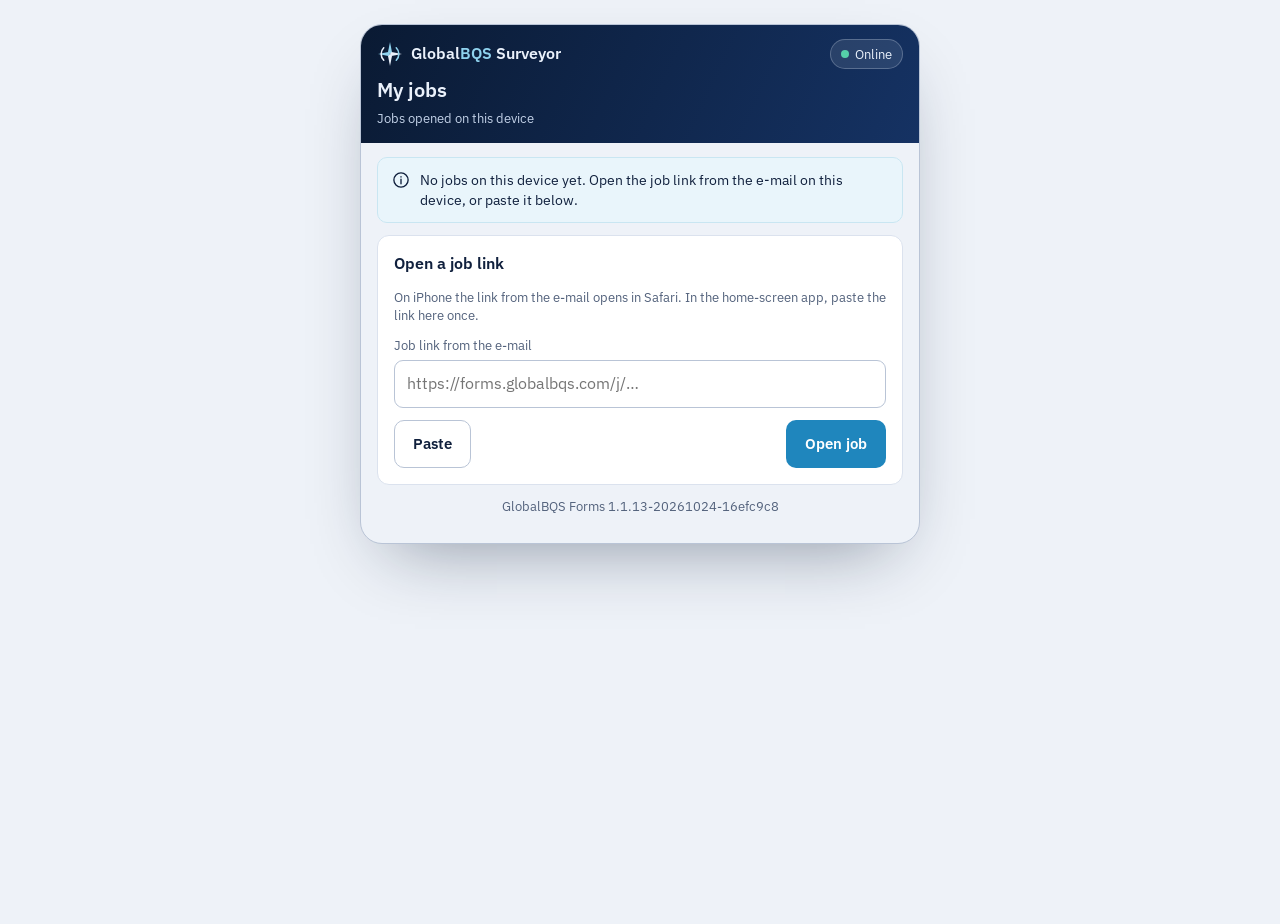
==== index.html @ f2d052ec "Forms app 1.1.13: 'Load saved version from GlobalBQS' only when the server has a draft that differs " ====
<!doctype html>
<html lang="en">
<head>
<meta charset="utf-8">
<script>
  // /j/<token> served as index.html (static-host fallback): go to the hash route before anything loads.
  (function(){var m=/^(.*\/)j\/([0-9a-fA-F]{64})\/?$/.exec(location.pathname);if(m){location.replace(m[1]+'#/j/'+m[2].toLowerCase());}})();
</script>
<meta name="viewport" content="width=device-width,initial-scale=1,viewport-fit=cover">
<title>GlobalBQS Forms</title>
<meta name="description" content="GlobalBQS survey forms for surveyors – works offline on board.">
<meta name="theme-color" content="#0a1a33">
<meta name="color-scheme" content="light dark">
<meta name="robots" content="noindex">
<meta name="referrer" content="no-referrer">
<link rel="manifest" href="manifest.webmanifest">
<link rel="icon" type="image/png" sizes="32x32" href="assets/icons/favicon-32.png">
<link rel="icon" type="image/svg+xml" href="assets/icons/icon.svg">
<!-- iOS home-screen app -->
<meta name="apple-mobile-web-app-capable" content="yes">
<meta name="mobile-web-app-capable" content="yes">
<meta name="apple-mobile-web-app-status-bar-style" content="black-translucent">
<meta name="apple-mobile-web-app-title" content="GBQS Forms">
<meta name="format-detection" content="telephone=no">
<link rel="apple-touch-icon" href="assets/icons/apple-touch-icon.png">
<link rel="stylesheet" href="app.css?v=1.1.13-20261024-16efc9c8">
<link rel="modulepreload" href="js/app.js">
</head>
<body>
<div class="demo-ribbon" aria-hidden="true">DEMO</div>
<div id="app"><div class="boot">Loading GlobalBQS Forms…</div></div>
<div class="modal" id="modal" hidden><div class="modal-c" role="dialog" aria-modal="true" aria-labelledby="mTitle"><h3 id="mTitle"></h3><div id="mBody" style="display:grid;gap:10px"></div><div id="mBtns"></div></div></div>
<div class="toast" id="toast" role="status" aria-live="polite" hidden></div>
<div class="update-bar" id="updateBar" role="alert" hidden><span>New version available</span><button type="button" id="updateBtn">Reload</button></div>
<noscript>GlobalBQS Forms needs JavaScript.</noscript>
<script type="module" src="js/app.js?v=1.1.13-20261024-16efc9c8"></script>
</body>
</html>
---- app.css ----
/* GlobalBQS Forms - styles taken from the approved mockups (Surveyor Journey + Survey Form). */
@font-face{font-family:"IBM Plex Sans";font-style:normal;font-weight:400;font-display:swap;src:url(assets/fonts/ibm-plex-sans-latin-400-normal.woff2) format("woff2")}
@font-face{font-family:"IBM Plex Sans";font-style:normal;font-weight:500;font-display:swap;src:url(assets/fonts/ibm-plex-sans-latin-500-normal.woff2) format("woff2")}
@font-face{font-family:"IBM Plex Sans";font-style:normal;font-weight:600;font-display:swap;src:url(assets/fonts/ibm-plex-sans-latin-600-normal.woff2) format("woff2")}
@font-face{font-family:"IBM Plex Sans";font-style:normal;font-weight:700;font-display:swap;src:url(assets/fonts/ibm-plex-sans-latin-700-normal.woff2) format("woff2")}
@font-face{font-family:"IBM Plex Mono";font-style:normal;font-weight:400;font-display:swap;src:url(assets/fonts/ibm-plex-mono-latin-400-normal.woff2) format("woff2")}
@font-face{font-family:"IBM Plex Mono";font-style:normal;font-weight:500;font-display:swap;src:url(assets/fonts/ibm-plex-mono-latin-500-normal.woff2) format("woff2")}
@font-face{font-family:"IBM Plex Mono";font-style:normal;font-weight:600;font-display:swap;src:url(assets/fonts/ibm-plex-mono-latin-600-normal.woff2) format("woff2")}

:root{
  --bar:#0a1a33; --bar-2:#153263; --bar-ink:#eaf1fb; --bar-accent:#8fd2ee;
  --bg:#eef2f8; --app:#eef2f8; --surface:#ffffff; --surface-2:#f5f8fc; --tint:#e9f5fb; --tint-line:#c9e6f2;
  --ink:#10203d; --muted:#53627c; --line:#dbe2ee; --line-strong:#b9c4d6;
  --accent:#1f86bd; --accent-strong:#0f6a9c; --accent-ink:#ffffff;
  --pos:#0f6e56; --pos-bg:#e6f5f0; --neg:#a3500a; --neg-bg:#fcf1e2; --crit:#b3392c; --crit-bg:#fbeae7;
  --input:#ffffff; --pad:#ffffff;
  --sans:"IBM Plex Sans", ui-sans-serif, system-ui, -apple-system, "Segoe UI", sans-serif;
  --mono:"IBM Plex Mono", ui-monospace, "SF Mono", Menlo, Consolas, monospace;
  color-scheme:light;
}
@media (prefers-color-scheme: dark){ :root:not([data-theme="light"]){
  --bar:#07111f; --bar-2:#10264a; --bg:#0a1220; --app:#0a1220; --surface:#111c2f; --surface-2:#16233a; --tint:#11304a; --tint-line:#1d4a6a;
  --ink:#e6edf7; --muted:#a3b2c9; --line:#24344f; --line-strong:#3a4e6e;
  --accent:#5bb8e4; --accent-strong:#8fd2ee; --accent-ink:#06121f;
  --pos:#55cfa9; --pos-bg:#0e2e26; --neg:#f2a865; --neg-bg:#33240f; --crit:#f3907f; --crit-bg:#3a1a17;
  --input:#0c1628; color-scheme:dark; } }
:root[data-theme="dark"]{
  --bar:#07111f; --bar-2:#10264a; --bg:#0a1220; --app:#0a1220; --surface:#111c2f; --surface-2:#16233a; --tint:#11304a; --tint-line:#1d4a6a;
  --ink:#e6edf7; --muted:#a3b2c9; --line:#24344f; --line-strong:#3a4e6e;
  --accent:#5bb8e4; --accent-strong:#8fd2ee; --accent-ink:#06121f;
  --pos:#55cfa9; --pos-bg:#0e2e26; --neg:#f2a865; --neg-bg:#33240f; --crit:#f3907f; --crit-bg:#3a1a17;
  --input:#0c1628; color-scheme:dark; }

*{box-sizing:border-box}
[hidden]{display:none!important}
html{-webkit-text-size-adjust:100%; scroll-padding-top:env(safe-area-inset-top,0px)}
/* No overflow:hidden on body: on iOS Safari that turns body into the scroll container and position:fixed
   elements (the Back/Next bar) then scroll with the page. overflow-x:clip clips without creating a scroller. */
html{overflow-x:clip; background:var(--bg)}
body{margin:0; background:var(--bg); color:var(--ink); font-family:var(--sans); font-size:15px; line-height:1.45; min-height:100vh; min-height:100dvh}
body::before{content:""; position:fixed; inset:0 0 auto; height:env(safe-area-inset-top,0px); z-index:30; background:var(--bar)}
button,input,select,textarea{font:inherit; color:inherit}
:focus-visible{outline:3px solid var(--accent); outline-offset:2px}
.mono{font-family:var(--mono); font-variant-numeric:tabular-nums}
.muted{color:var(--muted); font-size:13.5px}
.small{font-size:12.5px}
.err{font-size:13px; color:var(--crit); font-weight:500}
.boot{display:grid; place-items:center; min-height:60vh; color:var(--muted)}

/* demo ribbon */
.demo-ribbon{display:none}
.is-demo .demo-ribbon{display:block; position:fixed; top:calc(env(safe-area-inset-top,0px) + 14px); right:-34px; z-index:60; transform:rotate(45deg); background:#f08a24; color:#1d1203; font:700 12px/1 var(--mono); letter-spacing:.18em; padding:6px 40px; box-shadow:0 2px 8px rgba(0,0,0,.25); pointer-events:none}

/* update + offline bars */
.update-bar{position:fixed; left:50%; transform:translateX(-50%); bottom:calc(96px + env(safe-area-inset-bottom,0px)); z-index:55; background:var(--ink); color:var(--surface); border-radius:12px; padding:10px 12px 10px 16px; display:flex; gap:12px; align-items:center; box-shadow:0 10px 30px rgba(0,0,0,.3); max-width:calc(100% - 32px); font-size:14px}
.update-bar button{min-height:40px; border-radius:9px; border:0; background:var(--accent); color:var(--accent-ink); font-weight:600; padding:0 14px; cursor:pointer}

/* ================= journey screens (phone-width column) ================= */
.journey-app{padding-top:env(safe-area-inset-top,0px); padding-bottom:env(safe-area-inset-bottom,0px)}
.phone{max-width:560px; margin:0 auto; background:var(--app); min-height:100vh; display:flex; flex-direction:column}
@media (min-width:600px){ .phone{min-height:auto; margin:24px auto 32px; border-radius:22px; border:1px solid var(--line-strong); overflow:hidden; box-shadow:0 30px 70px -30px rgba(10,26,51,.45)} }
.appbar{background:linear-gradient(115deg,var(--bar),var(--bar-2)); color:var(--bar-ink); padding:14px 16px; display:grid; gap:6px}
.appbar-row{display:flex; align-items:center; justify-content:space-between; gap:10px}
.brand{display:flex; align-items:center; gap:8px; font-weight:600; font-size:16px; min-width:0}
.brand svg{width:26px; height:26px; flex:none}
.brand b{font-weight:600; white-space:nowrap}
.brand span{color:var(--bar-accent)}
.net{font-size:12.5px; display:inline-flex; align-items:center; gap:6px; padding:4px 10px; min-height:30px; border-radius:999px; background:rgba(234,241,251,.1); border:1px solid rgba(234,241,251,.25); color:var(--bar-ink); white-space:nowrap}
.net i{width:8px; height:8px; border-radius:50%; background:#55cfa9; flex:none}
.net.off i{background:#f2a865}
.net .q{font-family:var(--mono); font-size:11.5px; background:#f2a865; color:#1d1203; border-radius:999px; padding:0 7px}
.appbar h1{margin:0; font-size:20px; font-weight:600}
.appbar p{margin:0; font-size:13px; color:#c3d2e8}
.back{background:none; border:0; color:var(--bar-accent); padding:0; min-height:36px; font-size:15px; cursor:pointer; justify-self:start}
.content{padding:14px 16px 28px; display:grid; gap:12px; align-content:start; flex:1}
.card{background:var(--surface); border:1px solid var(--line); border-radius:12px; padding:16px; display:grid; gap:12px; min-width:0}
.card>*{min-width:0}
.card h3{margin:0; font-size:16px; font-weight:600}
.row{display:flex; justify-content:space-between; align-items:center; gap:10px; flex-wrap:wrap}
.pill{display:inline-flex; align-items:center; gap:6px; font-family:var(--mono); font-size:11.5px; font-weight:600; letter-spacing:.06em; text-transform:uppercase; padding:4px 9px; border-radius:999px; white-space:nowrap}
.pill.ok{background:var(--pos-bg); color:var(--pos)} .pill.warn{background:var(--neg-bg); color:var(--neg)} .pill.bad{background:var(--crit-bg); color:var(--crit)} .pill.info{background:var(--tint); color:var(--accent-strong)}
.btn{display:inline-flex; align-items:center; justify-content:center; gap:8px; min-height:48px; padding:0 18px; border-radius:10px; border:1px solid transparent; font-weight:600; font-size:15px; cursor:pointer; text-decoration:none}
.btn.block{display:flex; width:100%; min-height:52px; font-size:15.5px}
.btn.primary{background:var(--accent); color:var(--accent-ink)}
.btn.primary:hover{background:var(--accent-strong)}
.btn.primary:disabled{background:var(--line-strong); color:var(--muted); cursor:not-allowed}
.btn.ghost{background:var(--surface); border-color:var(--line-strong); color:var(--ink)}
.btn.ghost:hover{border-color:var(--accent)}
.btn.ghost[aria-pressed="true"]{background:var(--neg-bg); border-color:var(--neg); color:var(--neg)}
.btn.danger{background:var(--crit); color:#fff}
.btn.small{min-height:40px; padding:0 12px; font-size:13.5px}
.btn:disabled{opacity:.55; cursor:not-allowed}
.kv{display:grid; grid-template-columns:auto 1fr; gap:6px 14px; font-size:14px; margin:0}
.kv dt{color:var(--muted)} .kv dd{margin:0; font-weight:500; text-align:right; overflow-wrap:anywhere}
.jobcard{display:grid; gap:6px; text-align:left; background:var(--surface); border:1px solid var(--line); border-radius:14px; padding:14px; cursor:pointer; width:100%}
.jobcard:hover{border-color:var(--accent)}
.jobcard .vsl{font-weight:600; font-size:16.5px}
.note{display:flex; gap:10px; padding:12px 14px; border-radius:10px; font-size:14px; align-items:flex-start}
.note svg{width:18px; height:18px; flex:none; margin-top:1px}
.note>div{min-width:0}
.note.info{background:var(--tint); border:1px solid var(--tint-line)}
.note.warn{background:var(--neg-bg); border:1px solid color-mix(in srgb,var(--neg) 35%,transparent)} .note.warn svg{color:var(--neg)}
.note.ok{background:var(--pos-bg); border:1px solid color-mix(in srgb,var(--pos) 30%,transparent)} .note.ok svg{color:var(--pos)}
.note.bad{background:var(--crit-bg); border:1px solid color-mix(in srgb,var(--crit) 35%,transparent)} .note.bad svg{color:var(--crit)}
.note .btn{margin-top:8px}
.check{display:grid; gap:10px; padding:14px; border-radius:12px; background:var(--surface); border:1px solid var(--line)}
.check.yes{border-color:var(--pos); background:var(--pos-bg)}
.check.no{border-color:var(--neg); background:var(--neg-bg)}
.check q{quotes:none; font-weight:600; font-size:15px}
.check .big{font-family:var(--mono); font-size:15px}
.yn{display:grid; grid-template-columns:1fr 1fr; gap:8px}
.yn button{min-height:48px; border-radius:10px; border:1px solid var(--line-strong); background:var(--surface); font-weight:600; cursor:pointer}
.yn button[aria-pressed="true"].y{background:var(--pos); color:#fff; border-color:var(--pos)}
.yn button[aria-pressed="true"].n{background:var(--neg); color:#fff; border-color:var(--neg)}
.fix{display:grid; gap:6px}
.fix label{font-size:12.5px; color:var(--muted)}
.fix input,.fix textarea,.fix select,.code{min-height:48px; padding:10px 12px; border-radius:9px; border:1px solid var(--line-strong); background:var(--input); font-size:16px; width:100%}
.fix textarea{min-height:72px; resize:vertical}
.fix input.bad{border-color:var(--crit)}
.fix .err{font-size:12.5px} .fix .okm{font-size:12.5px; color:var(--pos); font-weight:500}
.saved-fix{font-size:12.5px; color:var(--pos); font-weight:500}
.code{font-family:var(--mono); font-size:26px; letter-spacing:.4em; text-align:center; min-height:58px}
.tl{list-style:none; margin:0; padding:0; display:grid}
.tl li{display:grid; grid-template-columns:22px 1fr; gap:10px; padding-bottom:14px; position:relative}
.tl li::before{content:""; position:absolute; left:10px; top:22px; bottom:0; width:2px; background:var(--line)}
.tl li:last-child::before{display:none}
.tl .d{width:22px; height:22px; border-radius:50%; border:2px solid var(--line-strong); background:var(--surface); display:grid; place-items:center; font-size:12px; z-index:1}
.tl li.done .d{background:var(--pos); border-color:var(--pos); color:#fff}
.tl li.now .d{border-color:var(--accent); box-shadow:0 0 0 4px color-mix(in srgb,var(--accent) 25%,transparent)}
.tl b{display:block; font-size:14.5px}
.tl span{font-size:13px; color:var(--muted)}
ol.howto{margin:0; padding-left:20px; display:grid; gap:8px}
.ob{list-style:none; margin:0; padding:0; display:grid}
.ob li{display:flex; justify-content:space-between; align-items:center; gap:10px; padding:8px 0; border-bottom:1px solid var(--line); font-size:14px}
.ob li:last-child{border-bottom:0}
.ob small{display:block; font-family:var(--mono); font-size:11.5px; color:var(--muted)}
.progress{display:flex; gap:6px; align-items:center; font-size:12px; color:var(--muted)}
.progress i{width:26px; height:4px; border-radius:2px; background:var(--line)}
.progress i.on{background:var(--accent)}
.tabs{display:grid; grid-template-columns:1fr 1fr; gap:6px; background:var(--surface); padding:4px; border-radius:11px; border:1px solid var(--line)}
.tabs button{min-height:46px; border-radius:8px; border:0; background:transparent; font-weight:600; font-size:14.5px; cursor:pointer; display:flex; align-items:center; justify-content:center; gap:8px; color:var(--muted); padding:0 8px}
.tabs button[aria-selected="true"],.tabs button[aria-pressed="true"]{background:var(--tint); color:var(--accent-strong); box-shadow:inset 0 0 0 1px var(--accent)}
select.sel{min-height:48px; padding:10px 12px; border-radius:9px; border:1px solid var(--line-strong); background:var(--input); font-size:16px; width:100%}

/* ================= form (from the Survey Form mockup) ================= */
.form-app{padding-bottom:calc(104px + env(safe-area-inset-bottom,0px))}
.top{position:sticky; top:env(safe-area-inset-top,0px); z-index:20; background:linear-gradient(115deg,var(--bar) 0%,var(--bar-2) 100%); color:var(--bar-ink)}
.top-in{max-width:1180px; margin:0 auto; padding-block:10px 12px; padding-left:max(16px,env(safe-area-inset-left,0px)); padding-right:max(16px,env(safe-area-inset-right,0px)); display:grid; gap:8px}
.top-row{display:flex; align-items:center; justify-content:space-between; gap:12px}
.top .brand{flex:1}
.back-link{background:none; border:0; color:var(--bar-accent); min-height:40px; padding:0 6px 0 0; font-size:15px; cursor:pointer; flex:none}
.job{display:flex; flex-wrap:wrap; align-items:baseline; gap:4px 14px}
.job h1{margin:0; font-size:18px; font-weight:600; letter-spacing:.005em}
.job .ref{font-family:var(--mono); font-size:13px; color:var(--bar-accent)}
.saved{font-size:12.5px; color:#c3d2e8; display:flex; flex-wrap:wrap; gap:4px 12px}
#roBanner .ro-wrap{max-width:1180px; margin:12px auto 0; padding:0 max(16px,env(safe-area-inset-left,0px))}
main.ro .sig canvas{cursor:not-allowed}

.layout{max-width:1180px; margin:0 auto; padding-left:max(16px,env(safe-area-inset-left,0px)); padding-right:max(16px,env(safe-area-inset-right,0px)); padding-block:14px 32px; display:grid; gap:16px}
.steps{display:flex; gap:8px; overflow-x:auto; padding:2px 2px 6px; margin:0 -2px; scrollbar-width:thin}
.steps button{flex:none; display:flex; align-items:center; gap:8px; min-height:44px; padding:0 14px 0 8px; border-radius:999px; border:1px solid var(--line); background:var(--surface); color:var(--ink); font-size:14px; font-weight:500; cursor:pointer; text-align:left}
.steps button .n{width:26px; height:26px; border-radius:50%; display:grid; place-items:center; font-family:var(--mono); font-size:12px; font-weight:600; background:var(--surface-2); color:var(--muted); border:1px solid var(--line)}
.steps button.done .n{background:var(--pos-bg); color:var(--pos); border-color:transparent}
.steps button.open .n{background:var(--neg-bg); color:var(--neg); border-color:transparent}
.steps button[aria-current="step"]{border-color:var(--accent); box-shadow:inset 0 0 0 1px var(--accent)}
.steps button[aria-current="step"] .n{background:var(--accent); color:var(--accent-ink); border-color:transparent}
.steps .cnt{font-family:var(--mono); font-size:11.5px; color:var(--neg)}
.steps button .sl{flex:1; min-width:0}
main{min-width:0; display:grid; gap:14px; max-width:780px; width:100%}
@media (min-width:1000px){
  .layout{grid-template-columns:250px minmax(0,1fr); align-items:start; gap:28px; padding-top:22px}
  .steps{flex-direction:column; overflow:visible; position:sticky; top:calc(env(safe-area-inset-top,0px) + 130px); padding:0; margin:0}
  .steps button{border-radius:10px; justify-content:flex-start; width:100%}
  .steps .cnt{margin-left:auto}
}
.step-h{display:grid; gap:4px; padding:2px 0}
.eyebrow{font-family:var(--mono); font-size:12px; letter-spacing:.12em; text-transform:uppercase; color:var(--accent-strong)}
.step-h h2{margin:0; font-size:24px; font-weight:600; text-wrap:balance}
.step-h p{margin:0; color:var(--muted); max-width:62ch}
.card-h{display:flex; align-items:center; justify-content:space-between; gap:10px; flex-wrap:wrap}
.card-h h3{margin:0; font-size:16px; font-weight:600; display:flex; align-items:center; gap:10px; flex-wrap:wrap}
.gchip{font-family:var(--mono); font-size:12.5px; font-weight:600; letter-spacing:.04em; padding:3px 9px; border-radius:6px; background:var(--tint); color:var(--accent-strong); border:1px solid var(--tint-line)}
.order{background:var(--surface-2)}
.order dl{margin:0; display:grid; grid-template-columns:repeat(auto-fit,minmax(170px,1fr)); gap:12px 18px}
.order dt{font-size:12px; color:var(--muted); font-weight:500}
.order dd{margin:2px 0 0; font-weight:500; overflow-wrap:anywhere}
.lock{display:inline-flex; align-items:center; gap:6px; font-size:12.5px; color:var(--muted)}
.lock svg{width:14px; height:14px}
.lockbar{display:flex; gap:10px; align-items:center; flex-wrap:wrap; padding:12px 14px; border-radius:10px; background:var(--surface); border:1px solid var(--pos); font-size:14px}
.lockbar svg{width:18px; height:18px; color:var(--pos); flex:none}
.lockbar div{flex:1 1 220px}
.is-locked input:disabled,.is-locked select:disabled,.is-locked textarea:disabled,main.ro input:disabled,main.ro select:disabled,main.ro textarea:disabled{background:var(--surface-2); color:var(--muted); border-style:dashed}
.is-locked .seg button:disabled,.is-locked .btn:disabled,.is-locked .icon-btn:disabled,.is-locked .chip:disabled{opacity:.55; cursor:not-allowed}
.grid{display:grid; gap:12px 14px; grid-template-columns:repeat(auto-fit,minmax(150px,1fr))}
.grid.two{grid-template-columns:repeat(auto-fit,minmax(min(100%,220px),1fr))}
.field{display:grid; gap:5px; min-width:0; align-content:start}
.field label,.lbl{font-size:13.5px; font-weight:500; color:var(--ink)}
.opt{color:var(--muted); font-weight:400}
.ctl{position:relative; min-width:0}
.field>*,.ts-ctl .dt>*{min-width:0}
.ctl input,.ctl select,.field textarea{width:100%; min-height:48px; padding:10px 12px; border-radius:8px; border:1px solid var(--line-strong); background:var(--input); font-size:16px}
.field textarea{min-height:88px; resize:vertical; line-height:1.45}
.ctl.has-unit input{padding-right:52px}
.ctl .unit{position:absolute; right:12px; top:24px; transform:translateY(-50%); font-family:var(--mono); font-size:13px; color:var(--muted); pointer-events:none}
.ctl input.num{font-family:var(--mono); font-variant-numeric:tabular-nums}
.ctl input:focus,.ctl select:focus,.field textarea:focus{border-color:var(--accent); outline:none; box-shadow:0 0 0 3px color-mix(in srgb,var(--accent) 25%,transparent)}
.ctl input.miss,.ctl select.miss{border-color:var(--neg); background:color-mix(in srgb,var(--neg-bg) 60%,var(--input))}
.ctl input.bad{border-color:var(--crit); background:color-mix(in srgb,var(--crit-bg) 60%,var(--input))}
.hint{margin:0; font-size:12.5px; color:var(--muted)}
.pv{margin:0; font-size:12px; color:var(--muted); font-family:var(--mono)}
.pv:empty{display:none}
.pv.err{color:var(--crit); font-family:var(--sans); font-weight:500}
.pv .w{display:block; color:var(--neg); font-family:var(--sans); font-weight:500}
.out{display:flex; align-items:baseline; justify-content:space-between; gap:10px; min-height:48px; padding:10px 12px; border-radius:8px; background:var(--surface-2); border:1px dashed var(--line-strong); flex-wrap:wrap}
.out .v{font-family:var(--mono); font-weight:600; font-size:16px}
.out .s{font-size:12.5px; color:var(--muted)}
.seg{display:inline-flex; flex-wrap:wrap; border:1px solid var(--line-strong); border-radius:9px; overflow:hidden; background:var(--input); width:auto; max-width:100%; min-width:0}
.seg button{min-height:46px; min-width:56px; padding:0 14px; border:0; border-right:1px solid var(--line); background:transparent; font-size:14.5px; font-weight:500; cursor:pointer}
.seg button:last-child{border-right:0}
.seg button[aria-pressed="true"]{background:var(--accent); color:var(--accent-ink)}
.seg.sm button{min-width:44px; padding:0 10px}
.chips{display:flex; flex-wrap:wrap; gap:8px}
.chip{display:inline-flex; align-items:center; gap:8px; min-height:46px; padding:0 16px; border-radius:999px; border:1px solid var(--line-strong); background:var(--surface); font-family:var(--mono); font-weight:600; font-size:14px; cursor:pointer}
.chip[aria-pressed="true"]{background:var(--tint); border-color:var(--accent); color:var(--accent-strong)}
.chip .box{width:16px; height:16px; border-radius:4px; border:1.5px solid currentColor; display:grid; place-items:center}
.chip[aria-pressed="true"] .box::after{content:""; width:8px; height:8px; border-radius:2px; background:currentColor}
.btn.add{justify-self:start; border-style:dashed; color:var(--accent-strong); border-color:var(--accent); background:transparent}
.icon-btn{width:44px; height:44px; display:grid; place-items:center; border-radius:9px; border:1px solid var(--line); background:var(--surface); cursor:pointer; color:var(--muted); flex:none}
.icon-btn svg{width:18px; height:18px}
.icon-btn:hover{color:var(--crit); border-color:var(--crit)}
.tick{display:flex; gap:10px; align-items:center; min-height:44px; font-size:14px; cursor:pointer}
.tick input{width:22px; height:22px; margin:0; accent-color:var(--accent)}
.tanks{display:grid; gap:8px}
.tank{border:1px solid var(--line); border-radius:10px; background:var(--surface-2); overflow:hidden}
.tank.open{border-color:var(--line-strong)}
.tank-sum{display:flex; align-items:center; gap:10px; width:100%; min-height:52px; padding:8px 12px; background:transparent; border:0; text-align:left; cursor:pointer}
.tank-sum svg{width:18px; height:18px; flex:none; color:var(--muted); transition:transform .15s}
.tank.open .tank-sum svg{transform:rotate(180deg)}
.tsum{flex:1; min-width:0; display:grid; grid-template-columns:minmax(0,1fr) auto auto; gap:4px 12px; align-items:center}
.tsum .tn{font-weight:600; font-size:14.5px; overflow:hidden; text-overflow:ellipsis; white-space:nowrap}
.tsum .tv{font-family:var(--mono); font-size:13px; color:var(--muted); text-align:right}
.tsum .tm{font-family:var(--mono); font-size:14px; font-weight:600; text-align:right; min-width:86px}
.tank-body{padding:12px; display:grid; gap:12px; border-top:1px solid var(--line)}
.tank-top{display:flex; align-items:flex-end; gap:10px; flex-wrap:wrap}
.tank-top .grow{flex:1 1 180px}
.calc4{display:grid; grid-template-columns:repeat(4,minmax(0,1fr)); gap:1px; background:var(--line); border:1px solid var(--line); border-radius:8px; overflow:hidden}
.calc4 div{background:var(--surface); padding:8px 10px; display:grid; gap:1px; min-width:0}
.calc4 span{font-size:11.5px; color:var(--muted)}
.calc4 b{font-family:var(--mono); font-weight:600; font-size:15px; overflow-wrap:anywhere}
.calc4 div.mt{background:var(--tint)}
.calc4 div.mt b{color:var(--accent-strong)}
.calc-wait{font-size:13px; color:var(--muted); padding:8px 10px; border:1px dashed var(--line-strong); border-radius:8px}
@media (max-width:420px){ .calc4{grid-template-columns:repeat(2,minmax(0,1fr))} .tsum{grid-template-columns:minmax(0,1fr) auto} .tsum .tv{grid-column:1; grid-row:2; text-align:left} .tsum .tm{grid-row:1 / span 2; grid-column:2} }
.empty{margin:0; color:var(--muted); font-size:14px}
.subtot{font-family:var(--mono); font-weight:600; font-size:15px}
.subtot small{font-family:var(--sans); font-weight:400; color:var(--muted); font-size:12.5px; margin-right:6px}
.tb{font-family:var(--mono); font-size:11.5px; border-radius:999px; padding:1px 7px}
.tb.warn{background:var(--neg-bg); color:var(--neg)} .tb.ok{background:var(--pos-bg); color:var(--pos)}
.srow{display:flex; gap:10px; align-items:flex-start; padding:10px; border:1px dashed var(--line-strong); border-radius:9px; background:var(--surface)}
.srow>.grid{flex:1; min-width:0}
.samp{display:grid; gap:10px; padding-top:10px; border-top:1px dashed var(--line-strong)}
.fnote{margin:0; font-size:12px; color:var(--muted); padding:0 2px}
.deliv{border:1px solid var(--line); border-radius:10px; padding:12px; display:grid; gap:12px; background:var(--surface-2)}
.dtab{width:100%; border-collapse:collapse; font-size:13.5px}
.dtab th{font-size:12px; font-weight:500; color:var(--muted); text-align:left; padding:4px 6px; border-bottom:1px solid var(--line); white-space:normal}
.dtab td{padding:6px; border-bottom:1px solid var(--line); vertical-align:top}
.dtab td.n,.dtab th.n{text-align:right; font-family:var(--mono); white-space:nowrap}
.dtab tfoot td{font-weight:600; border-bottom:0}
.cmp{display:grid; grid-template-columns:1fr auto; gap:6px 14px; padding:12px 14px; border-radius:9px; background:var(--surface-2); border:1px solid var(--line); font-size:14px}
.cmp .v{font-family:var(--mono); text-align:right; font-variant-numeric:tabular-nums}
.cmp .d{font-weight:600}
.pos{color:var(--pos)} .neg{color:var(--neg)} .crit{color:var(--crit)}
.confirm{display:flex; gap:12px; align-items:flex-start; padding:14px; border-radius:10px; border:1px solid var(--line-strong); background:var(--surface-2); cursor:pointer}
.confirm input{width:24px; height:24px; margin:0; flex:none; accent-color:var(--pos)}
.confirm.on{background:var(--pos-bg); border-color:color-mix(in srgb,var(--pos) 40%,transparent)}
.sigs{display:grid; gap:14px; grid-template-columns:repeat(auto-fit,minmax(min(100%,250px),1fr))}
.sig{display:grid; gap:6px; align-content:start}
.sig-h{display:flex; justify-content:space-between; gap:8px; align-items:baseline; flex-wrap:wrap}
.sig-h .who{font-size:13px; color:var(--muted)}
.sig canvas{width:100%; height:150px; border-radius:10px; border:1.5px dashed var(--line-strong); background:var(--pad); touch-action:none; cursor:crosshair; display:block}
.sig.signed canvas{border-style:solid; border-color:var(--pos)}
.sig.receipt canvas{border-color:var(--neg)}
.sig.locked canvas{opacity:.45; cursor:not-allowed}
.sig-f{display:flex; justify-content:space-between; align-items:center; gap:8px; font-size:12.5px; color:var(--muted)}
.sig.signed .sig-f span{color:var(--pos); font-weight:500}
.sig.receipt .sig-f span{color:var(--neg)}
.sig.vno{padding:12px; border-radius:10px; border:1px solid color-mix(in srgb,var(--crit) 40%,transparent); background:var(--crit-bg)}
.vbtns{display:flex; flex-wrap:wrap; gap:8px}
.res{display:grid; gap:12px}
.big{display:grid; grid-template-columns:repeat(auto-fit,minmax(130px,1fr)); gap:10px}
.big div{background:var(--surface-2); border:1px solid var(--line); border-radius:9px; padding:10px 12px; display:grid; gap:2px}
.big span{font-size:12px; color:var(--muted)}
.big b{font-family:var(--mono); font-size:20px; font-weight:600}
.formula{margin:0; font-family:var(--mono); font-size:12.5px; color:var(--muted); overflow-wrap:anywhere}
.ts{display:grid; gap:0}
.ts-row{display:grid; grid-template-columns:34px minmax(0,1fr); gap:4px 12px; padding:8px 0; align-items:start; border-radius:10px}
.ts-row .drag{width:34px; height:44px; border:0; background:transparent; color:var(--muted); cursor:grab; touch-action:none; -webkit-user-select:none; user-select:none; font-size:18px; letter-spacing:-3px; border-radius:8px; padding:0}
.ts-row .drag:hover{background:var(--surface-2); color:var(--ink)}
.ts-row.dragging{background:var(--surface); box-shadow:0 12px 32px rgba(10,26,51,.28); padding:8px 6px; cursor:grabbing}
.ts-ph{border:2px dashed var(--accent); border-radius:10px; background:var(--tint)}
.ts-main{display:grid; gap:6px; min-width:0}
.ts-head{display:flex; align-items:center; gap:6px; min-width:0}
.ts-head .ts-lbl{flex:1; min-width:0}
.ts-lbl{font-size:14.5px; font-weight:500}
.ts-lbl.key::after{content:" · key"; font-family:var(--mono); font-size:11px; color:var(--accent-strong); letter-spacing:.04em}
.ts-row.set .ts-lbl{color:var(--ink)}
.ts-ctl{display:flex; gap:12px 14px; align-items:center; flex-wrap:wrap}
.ts-ctl .dt{flex:1 1 280px; min-width:0; display:grid; grid-template-columns:repeat(auto-fit,minmax(min(100%,150px),1fr)); gap:12px 14px}
.ts-ctl input{min-height:46px; padding:8px 10px; border-radius:8px; border:1px solid var(--line-strong); background:var(--input); font-family:var(--mono); font-size:16px}
input[type=date],input[type=time]{display:block; width:100%; min-width:0; max-width:100%; box-sizing:border-box; -webkit-appearance:none; appearance:none; text-align:left}
input[type=date]::-webkit-date-and-time-value,input[type=time]::-webkit-date-and-time-value{text-align:left}
.ts-ctl .lt{font-family:var(--mono); font-size:12px; color:var(--muted)}
.mini{width:40px; height:40px; flex:none; display:grid; place-items:center; border-radius:8px; border:1px solid var(--line); background:var(--surface); color:var(--muted); cursor:pointer; font-size:15px}
.mini:hover{border-color:var(--accent); color:var(--ink)}
.mini:disabled{opacity:.35; cursor:default}
.mini.del:hover{border-color:var(--crit); color:var(--crit)}
.addev{display:grid; gap:10px; padding:12px; border:1px dashed var(--accent); border-radius:10px; background:var(--surface-2)}
.ts-warn{font-size:12.5px; color:var(--neg)}
.ts-warn .btn{margin-left:8px; min-height:34px}
.ts-warn:empty{display:none}
.ph-grid{display:grid; grid-template-columns:repeat(auto-fill,minmax(104px,1fr)); gap:10px}
.ph{position:relative; border-radius:9px; overflow:hidden; border:1px solid var(--line); background:var(--surface-2)}
.ph img{display:block; width:100%; aspect-ratio:1; object-fit:cover; max-width:100%}
.ph .ph-none{aspect-ratio:1; display:grid; place-items:center; text-align:center; padding:8px; font-size:12px; color:var(--muted)}
.ph figcaption{font-family:var(--mono); font-size:11px; color:var(--muted); padding:5px 7px}
.ph .fst.uploaded{color:var(--pos)} .ph .fst.error{color:var(--neg)}
.ph button{position:absolute; top:6px; right:6px; width:34px; height:34px; border-radius:50%; border:0; background:rgba(10,26,51,.72); color:#fff; display:grid; place-items:center; cursor:pointer}
.ph button svg{width:14px; height:14px}
.file-btn{position:relative; overflow:hidden}
.file-btn input{position:absolute; inset:0; opacity:0; cursor:pointer; font-size:0}
.issues{display:grid; gap:8px; margin:0; padding:0; list-style:none}
.issues li{display:flex; justify-content:space-between; align-items:center; gap:10px; padding:10px 12px; border-radius:9px; background:var(--neg-bg); font-size:14px}
.issues li .btn{flex:none; white-space:nowrap}
.issues li .st{font-family:var(--mono); font-size:11.5px; color:var(--neg); margin-right:6px}
.flags{display:grid; gap:8px; margin:0; padding:0; list-style:none}
.flags li{display:flex; gap:10px; align-items:flex-start; padding:10px 12px; border-radius:9px; background:var(--surface-2); border:1px solid var(--line); font-size:14px}
.flags li .pill{flex:none}
.foot{position:fixed; left:0; right:0; bottom:0; top:auto; z-index:20; margin:0; background:var(--surface); border-top:1px solid var(--line); padding-bottom:env(safe-area-inset-bottom,0px)}
/* iOS Chrome/Safari: while the browser toolbar slides away during a scroll, a fixed bar can briefly sit above the
   new bottom edge. This band (below the bar, normally off-screen) keeps form content from showing under it. */
.foot::after{content:""; position:absolute; left:0; right:0; top:100%; height:160px; background:var(--surface); pointer-events:none}
.foot-in{max-width:1180px; margin:0 auto; padding-block:10px; padding-left:max(16px,env(safe-area-inset-left,0px)); padding-right:max(16px,env(safe-area-inset-right,0px)); display:flex; align-items:center; justify-content:space-between; gap:12px}
.foot .where{font-size:13px; color:var(--muted); text-align:center; min-width:0; overflow:hidden; text-overflow:ellipsis; white-space:nowrap}
.foot .where b{color:var(--ink); font-weight:600}

/* modal + toast */
.modal{position:fixed; inset:0; z-index:70; background:rgba(5,12,24,.55); display:grid; place-items:center; padding:16px}
.modal-c{background:var(--surface); border-radius:14px; max-width:480px; width:100%; max-height:calc(100vh - 32px); overflow:auto; padding:22px; display:grid; gap:12px; box-shadow:0 20px 60px rgba(0,0,0,.35)}
.modal-c h3{margin:0; font-size:19px}
.modal-c p{margin:0; color:var(--muted)}
#mBtns{display:flex; justify-content:flex-end; gap:8px; flex-wrap:wrap}
.toast{position:fixed; left:50%; transform:translateX(-50%); bottom:calc(92px + env(safe-area-inset-bottom,0px)); z-index:80; background:var(--ink); color:var(--surface); padding:10px 16px; border-radius:9px; font-size:14px; max-width:calc(100% - 32px)}
@media (prefers-reduced-motion:no-preference){ .step-anim{animation:fade .18s ease-out} @keyframes fade{from{opacity:.4; transform:translateY(4px)} to{opacity:1; transform:none}} }
.is-demo .net{margin-right:30px}

/* condition checklist (B+C / Condition mockups) */
.ci{border:1px solid var(--line); border-radius:10px; background:var(--surface-2); padding:12px; display:grid; gap:10px; min-width:0}
.ci.st-fair{border-color:color-mix(in srgb,var(--neg) 45%,var(--line))}
.ci.st-damaged{border-color:color-mix(in srgb,var(--crit) 50%,var(--line)); background:color-mix(in srgb,var(--crit-bg) 45%,var(--surface-2))}
.ci-h{display:flex; justify-content:space-between; align-items:center; gap:10px 14px; flex-wrap:wrap}
.ci-h .nm{font-weight:600; font-size:14.5px}
.stat button[data-val="good"][aria-pressed="true"]{background:var(--pos); color:#fff}
.stat button[data-val="fair"][aria-pressed="true"]{background:var(--neg); color:#fff}
.stat button[data-val="damaged"][aria-pressed="true"]{background:var(--crit); color:#fff}
.stat button[data-val="poor"][aria-pressed="true"]{background:var(--crit); color:#fff}
.stat button[data-val="na"][aria-pressed="true"]{background:var(--muted); color:var(--surface)}
.ci textarea{min-height:64px!important}
.clist{display:grid; gap:8px}
.secph{padding-top:10px; border-top:1px dashed var(--line-strong)}
.link-tag{margin:0; font-size:12px; color:var(--muted)}
.link-tag b{color:var(--crit); font-weight:600}
.steps .sep{flex:none; align-self:center; font-family:var(--mono); font-size:10.5px; letter-spacing:.12em; text-transform:uppercase; color:var(--muted); padding:0 4px}
@media (min-width:1000px){ .steps .sep{padding:10px 4px 2px; align-self:flex-start} }

.foot.kb-open{visibility:hidden}

.tank-head{display:flex; align-items:center; gap:4px; padding-right:8px}
.tank-head .tank-sum{flex:1; min-width:0}

#barSubmit:disabled{background:var(--line-strong); color:var(--muted)}
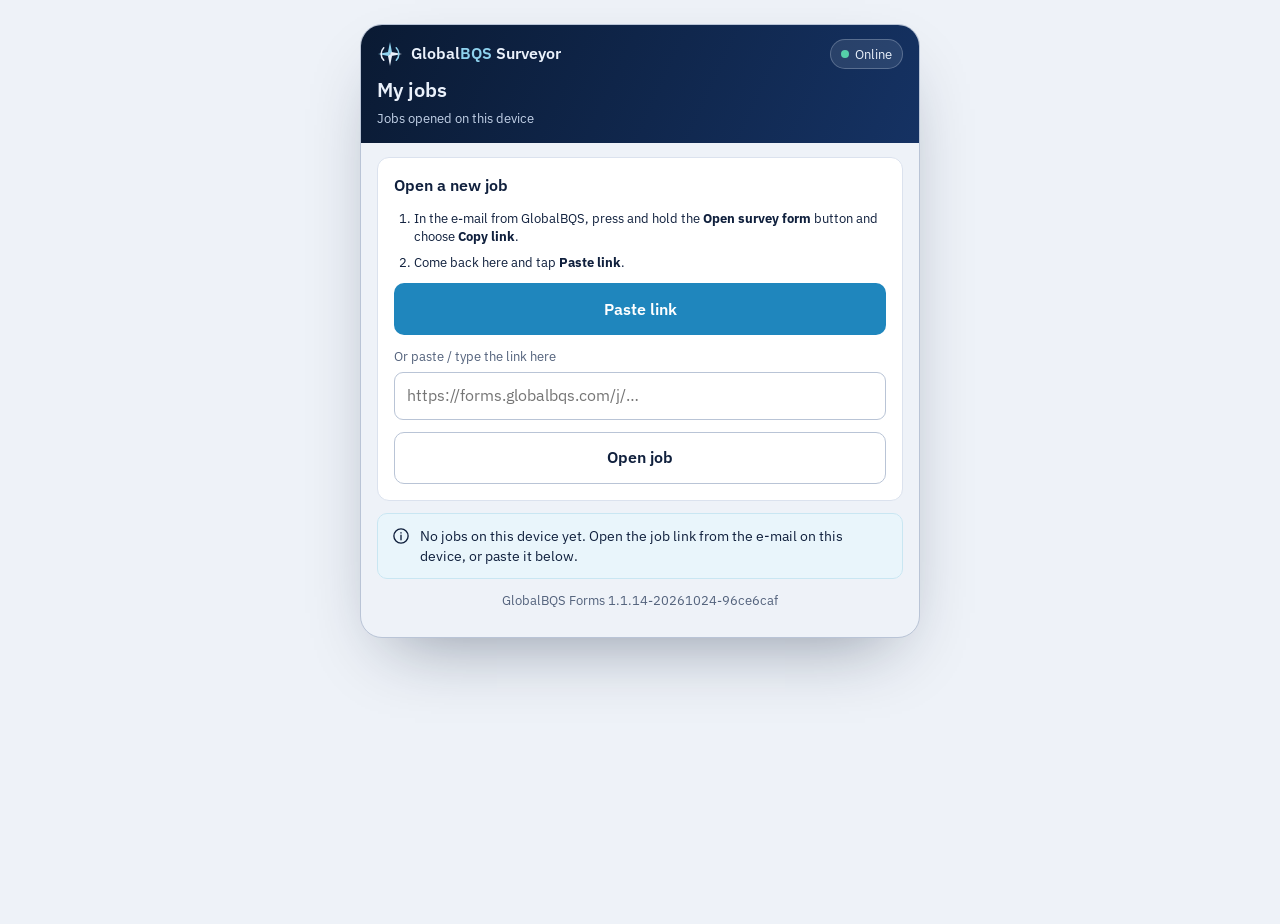
==== commit d9e22c02: "Forms app 1.1.14: 'Open a new job' with Paste link on the start screen, 'Already installed? Copy lin" ====
--- a/index.html
+++ b/index.html
@@ -23,7 +23,7 @@
 <meta name="apple-mobile-web-app-title" content="GBQS Forms">
 <meta name="format-detection" content="telephone=no">
 <link rel="apple-touch-icon" href="assets/icons/apple-touch-icon.png">
-<link rel="stylesheet" href="app.css?v=1.1.13-20261024-16efc9c8">
+<link rel="stylesheet" href="app.css?v=1.1.14-20261024-96ce6caf">
 <link rel="modulepreload" href="js/app.js">
 </head>
 <body>
@@ -33,6 +33,6 @@
 <div class="toast" id="toast" role="status" aria-live="polite" hidden></div>
 <div class="update-bar" id="updateBar" role="alert" hidden><span>New version available</span><button type="button" id="updateBtn">Reload</button></div>
 <noscript>GlobalBQS Forms needs JavaScript.</noscript>
-<script type="module" src="js/app.js?v=1.1.13-20261024-16efc9c8"></script>
+<script type="module" src="js/app.js?v=1.1.14-20261024-96ce6caf"></script>
 </body>
 </html>
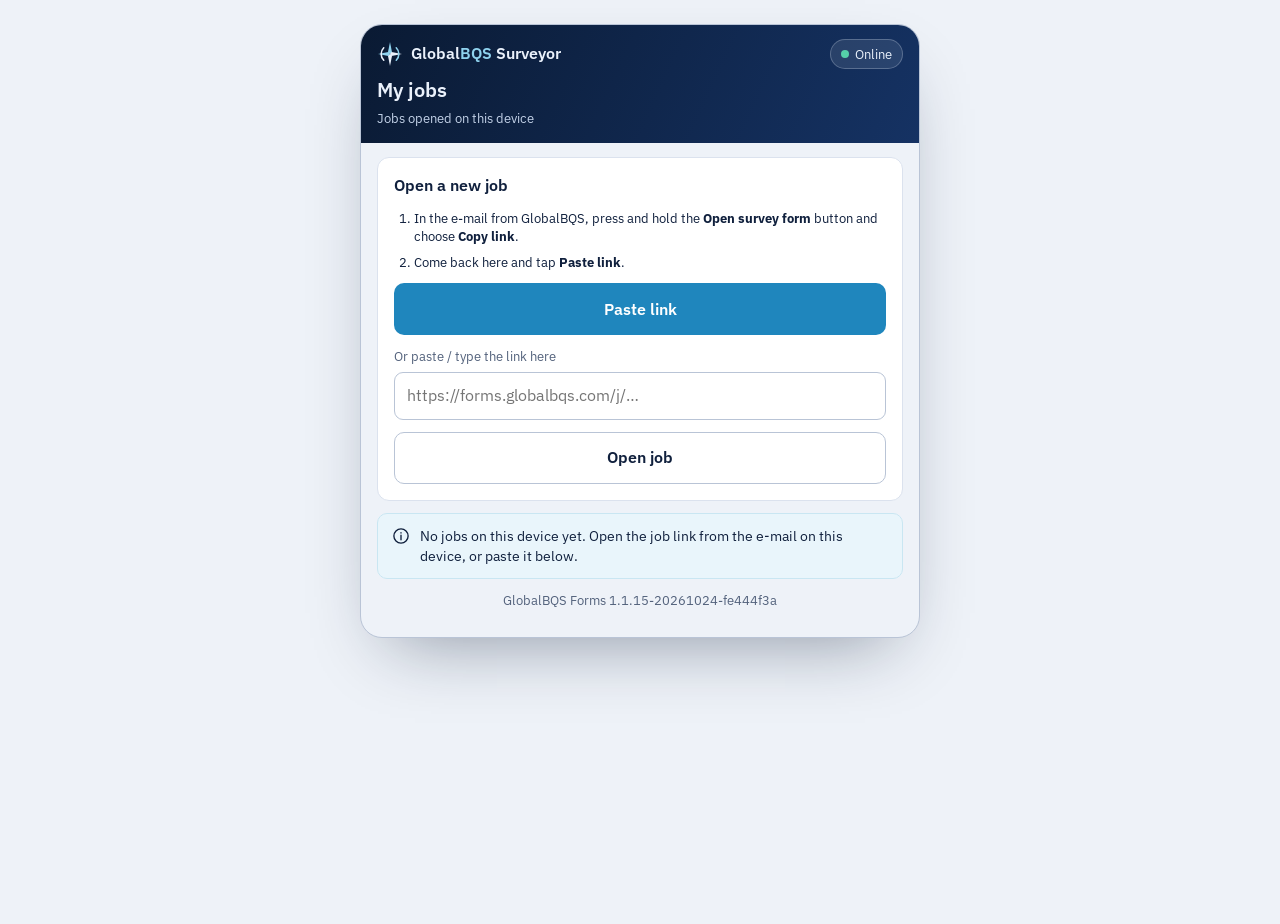
==== commit 67c0be97: "Forms app 1.1.15: after Add (hold, tank, barge tank, damage, stevedore damage, LOP, sample, delivery" ====
--- a/index.html
+++ b/index.html
@@ -23,7 +23,7 @@
 <meta name="apple-mobile-web-app-title" content="GBQS Forms">
 <meta name="format-detection" content="telephone=no">
 <link rel="apple-touch-icon" href="assets/icons/apple-touch-icon.png">
-<link rel="stylesheet" href="app.css?v=1.1.14-20261024-96ce6caf">
+<link rel="stylesheet" href="app.css?v=1.1.15-20261024-fe444f3a">
 <link rel="modulepreload" href="js/app.js">
 </head>
 <body>
@@ -33,6 +33,6 @@
 <div class="toast" id="toast" role="status" aria-live="polite" hidden></div>
 <div class="update-bar" id="updateBar" role="alert" hidden><span>New version available</span><button type="button" id="updateBtn">Reload</button></div>
 <noscript>GlobalBQS Forms needs JavaScript.</noscript>
-<script type="module" src="js/app.js?v=1.1.14-20261024-96ce6caf"></script>
+<script type="module" src="js/app.js?v=1.1.15-20261024-fe444f3a"></script>
 </body>
 </html>
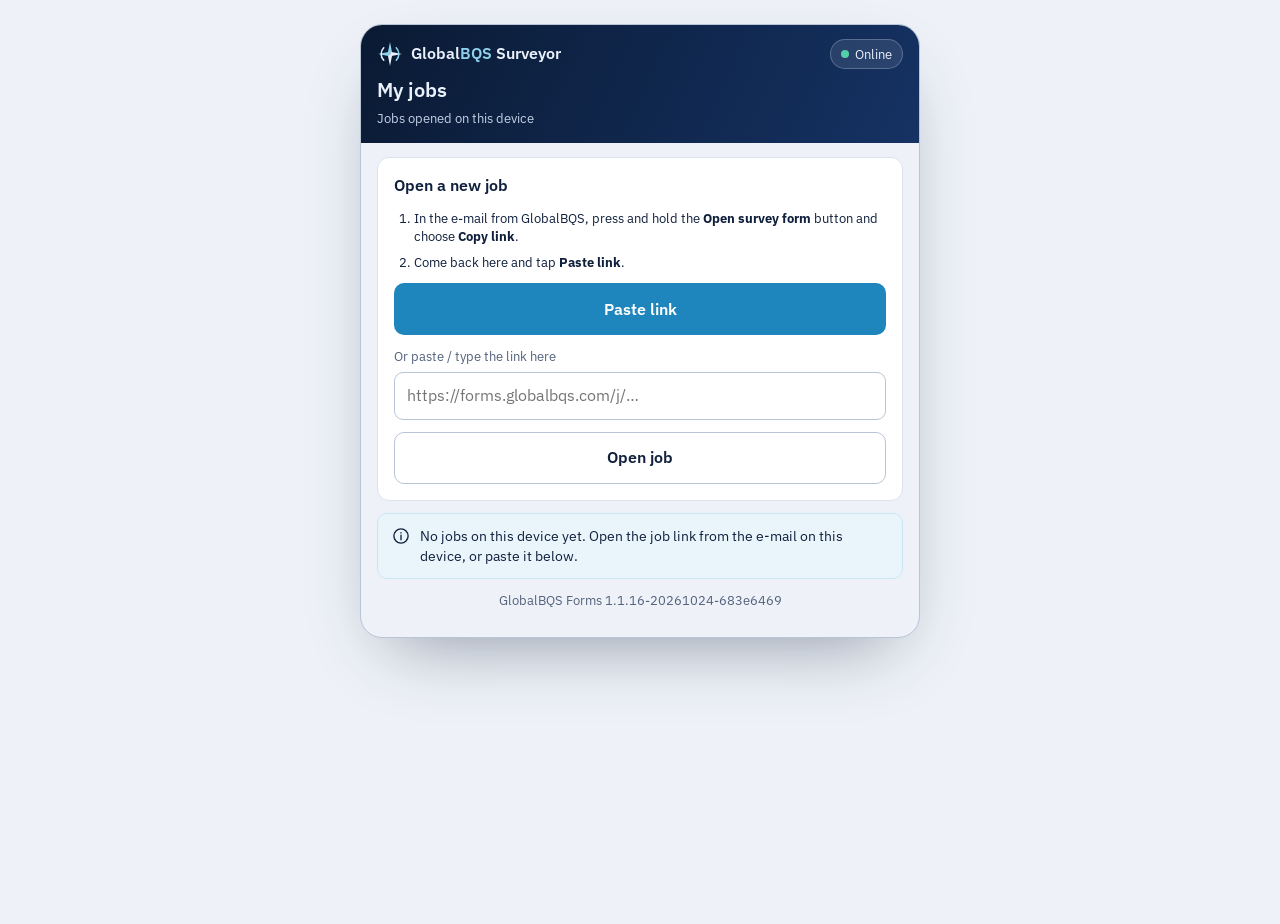
==== commit d0c48777: "Forms app 1.1.16: after submit the next step is explicit (check the draft report e-mail, Approve or " ====
--- a/index.html
+++ b/index.html
@@ -23,7 +23,7 @@
 <meta name="apple-mobile-web-app-title" content="GBQS Forms">
 <meta name="format-detection" content="telephone=no">
 <link rel="apple-touch-icon" href="assets/icons/apple-touch-icon.png">
-<link rel="stylesheet" href="app.css?v=1.1.15-20261024-fe444f3a">
+<link rel="stylesheet" href="app.css?v=1.1.16-20261024-683e6469">
 <link rel="modulepreload" href="js/app.js">
 </head>
 <body>
@@ -33,6 +33,6 @@
 <div class="toast" id="toast" role="status" aria-live="polite" hidden></div>
 <div class="update-bar" id="updateBar" role="alert" hidden><span>New version available</span><button type="button" id="updateBtn">Reload</button></div>
 <noscript>GlobalBQS Forms needs JavaScript.</noscript>
-<script type="module" src="js/app.js?v=1.1.15-20261024-fe444f3a"></script>
+<script type="module" src="js/app.js?v=1.1.16-20261024-683e6469"></script>
 </body>
 </html>
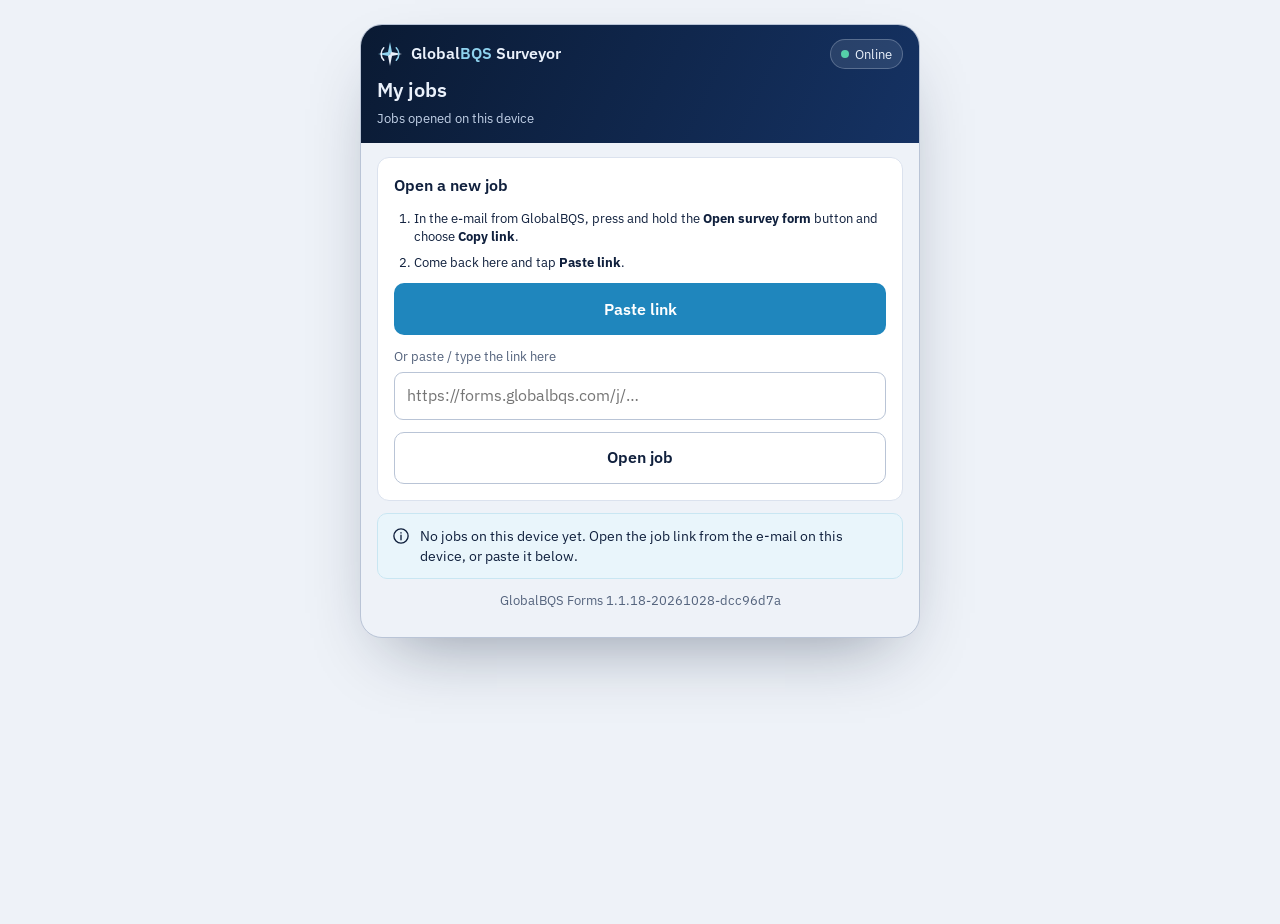
==== commit 6c320e12: "Forms app 1.1.18 (production): timesheet per delivery (split/merge, stops per delivery, not-delivere" ====
--- a/index.html
+++ b/index.html
@@ -23,7 +23,7 @@
 <meta name="apple-mobile-web-app-title" content="GBQS Forms">
 <meta name="format-detection" content="telephone=no">
 <link rel="apple-touch-icon" href="assets/icons/apple-touch-icon.png">
-<link rel="stylesheet" href="app.css?v=1.1.16-20261024-683e6469">
+<link rel="stylesheet" href="app.css?v=1.1.18-20261028-dcc96d7a">
 <link rel="modulepreload" href="js/app.js">
 </head>
 <body>
@@ -33,6 +33,6 @@
 <div class="toast" id="toast" role="status" aria-live="polite" hidden></div>
 <div class="update-bar" id="updateBar" role="alert" hidden><span>New version available</span><button type="button" id="updateBtn">Reload</button></div>
 <noscript>GlobalBQS Forms needs JavaScript.</noscript>
-<script type="module" src="js/app.js?v=1.1.16-20261024-683e6469"></script>
+<script type="module" src="js/app.js?v=1.1.18-20261028-dcc96d7a"></script>
 </body>
 </html>
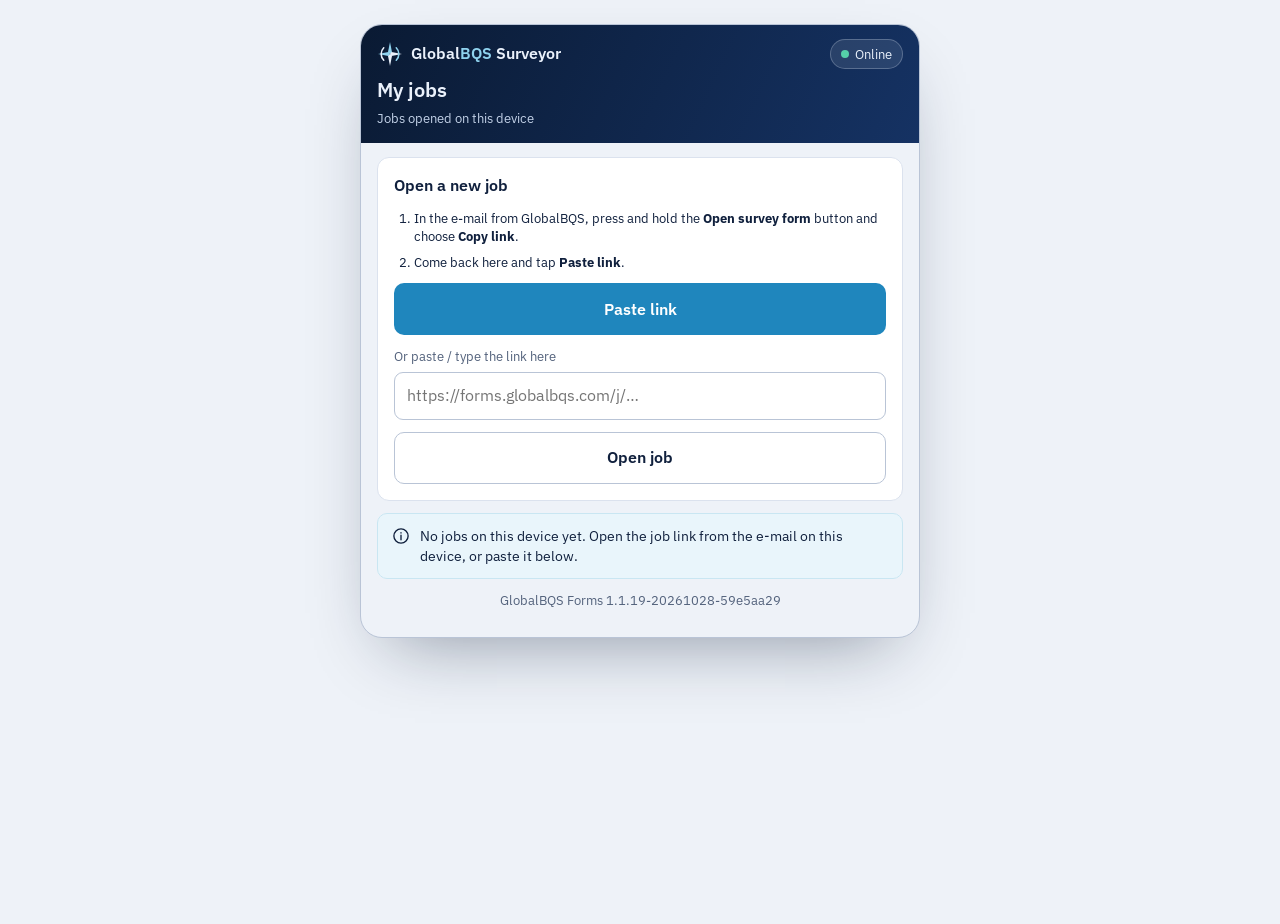
==== commit d11014b5: "Forms app 1.1.19 (production): draft sent 1 s after a change, sent immediately when the page is hidd" ====
--- a/index.html
+++ b/index.html
@@ -23,7 +23,7 @@
 <meta name="apple-mobile-web-app-title" content="GBQS Forms">
 <meta name="format-detection" content="telephone=no">
 <link rel="apple-touch-icon" href="assets/icons/apple-touch-icon.png">
-<link rel="stylesheet" href="app.css?v=1.1.18-20261028-dcc96d7a">
+<link rel="stylesheet" href="app.css?v=1.1.19-20261028-59e5aa29">
 <link rel="modulepreload" href="js/app.js">
 </head>
 <body>
@@ -33,6 +33,6 @@
 <div class="toast" id="toast" role="status" aria-live="polite" hidden></div>
 <div class="update-bar" id="updateBar" role="alert" hidden><span>New version available</span><button type="button" id="updateBtn">Reload</button></div>
 <noscript>GlobalBQS Forms needs JavaScript.</noscript>
-<script type="module" src="js/app.js?v=1.1.18-20261028-dcc96d7a"></script>
+<script type="module" src="js/app.js?v=1.1.19-20261028-59e5aa29"></script>
 </body>
 </html>
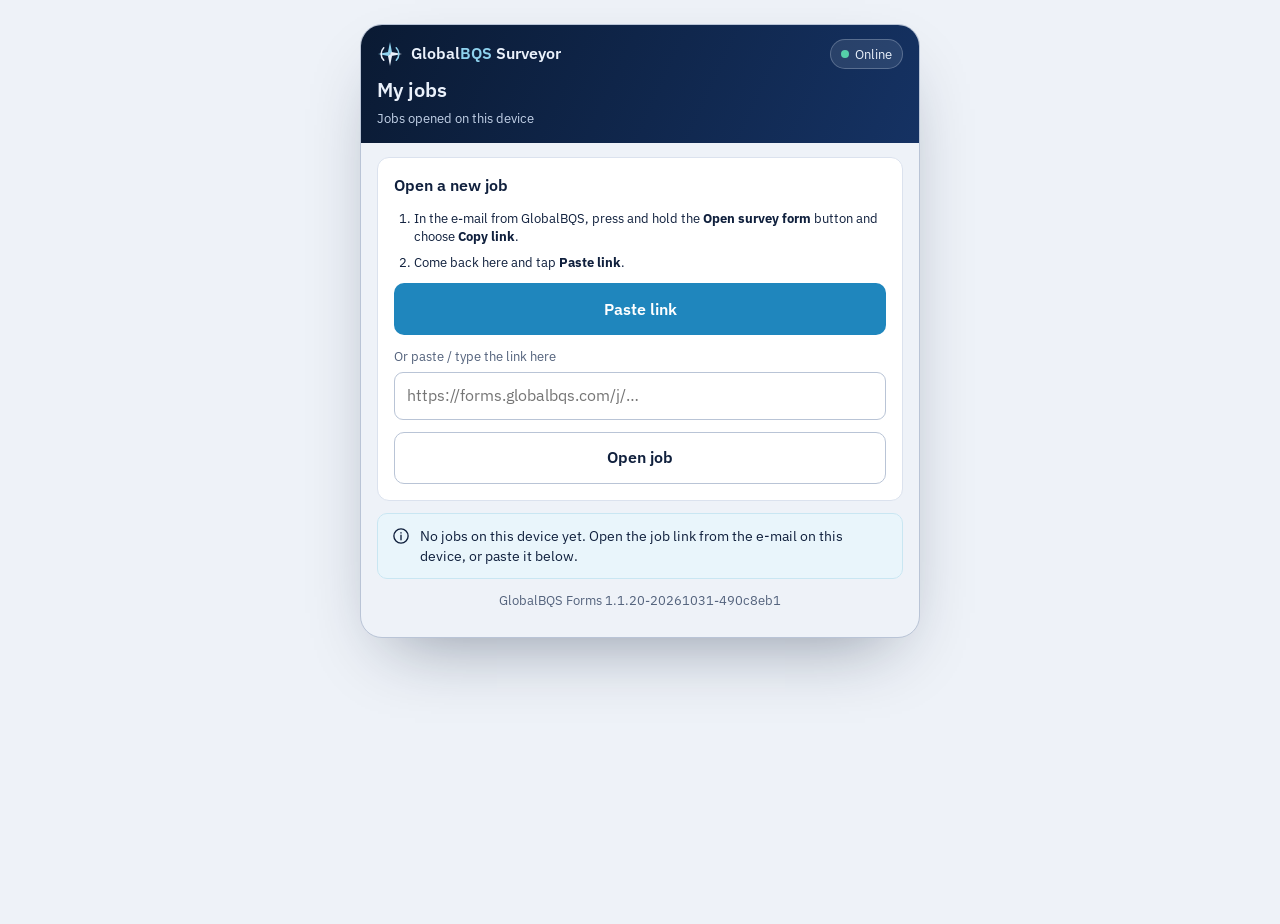
==== commit 0232d1da: "Forms app 1.1.20 (production): version 1.1.20-20261031-490c8eb1 Co-Authored-By: Claude Opus 5.5 <nor" ====
--- a/index.html
+++ b/index.html
@@ -23,7 +23,7 @@
 <meta name="apple-mobile-web-app-title" content="GBQS Forms">
 <meta name="format-detection" content="telephone=no">
 <link rel="apple-touch-icon" href="assets/icons/apple-touch-icon.png">
-<link rel="stylesheet" href="app.css?v=1.1.19-20261028-59e5aa29">
+<link rel="stylesheet" href="app.css?v=1.1.20-20261031-490c8eb1">
 <link rel="modulepreload" href="js/app.js">
 </head>
 <body>
@@ -33,6 +33,6 @@
 <div class="toast" id="toast" role="status" aria-live="polite" hidden></div>
 <div class="update-bar" id="updateBar" role="alert" hidden><span>New version available</span><button type="button" id="updateBtn">Reload</button></div>
 <noscript>GlobalBQS Forms needs JavaScript.</noscript>
-<script type="module" src="js/app.js?v=1.1.19-20261028-59e5aa29"></script>
+<script type="module" src="js/app.js?v=1.1.20-20261031-490c8eb1"></script>
 </body>
 </html>
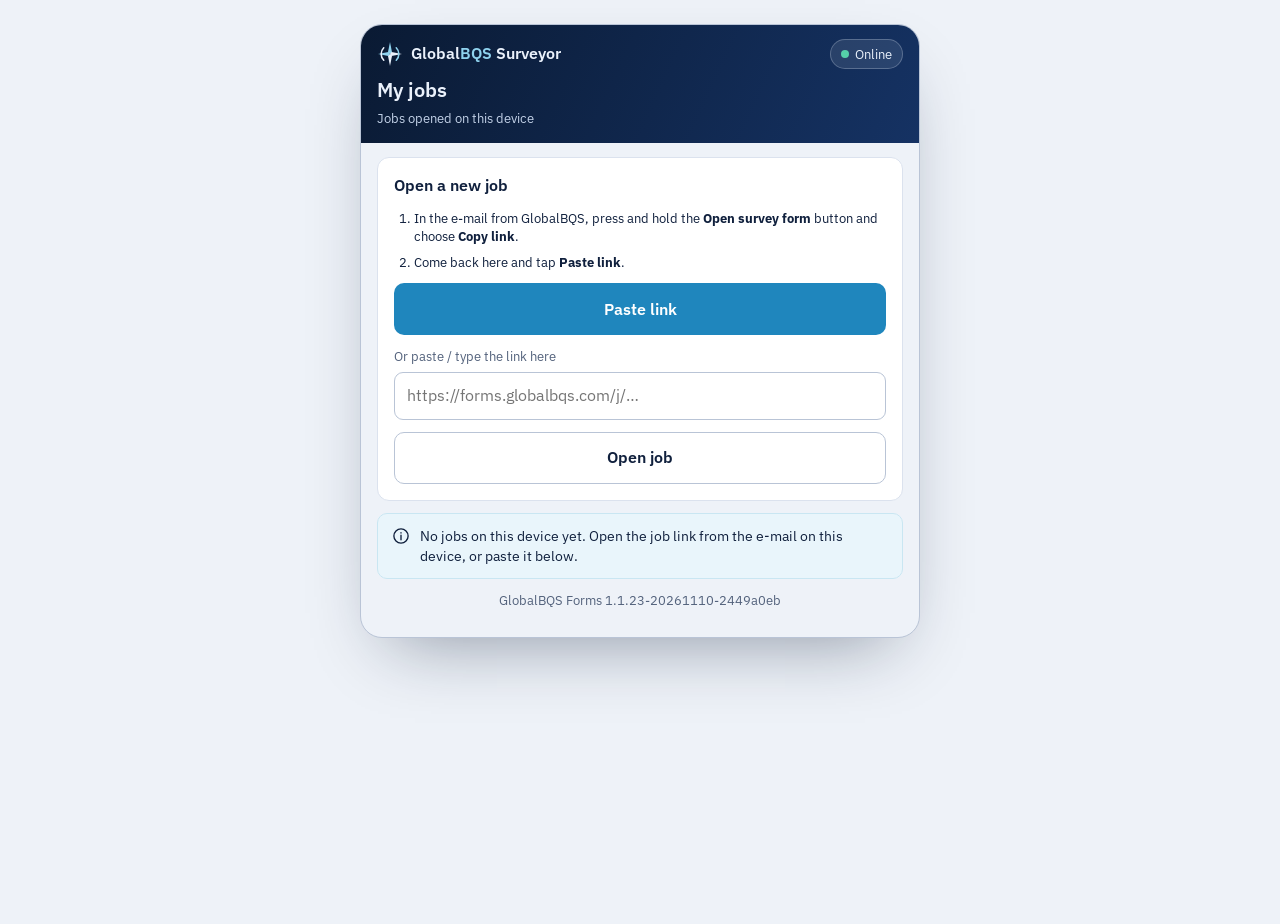
==== commit d9b13753: "Forms app 1.1.23 (production): status refreshes by itself after submit, 'Sign in again to send' when" ====
--- a/index.html
+++ b/index.html
@@ -23,7 +23,7 @@
 <meta name="apple-mobile-web-app-title" content="GBQS Forms">
 <meta name="format-detection" content="telephone=no">
 <link rel="apple-touch-icon" href="assets/icons/apple-touch-icon.png">
-<link rel="stylesheet" href="app.css?v=1.1.20-20261031-490c8eb1">
+<link rel="stylesheet" href="app.css?v=1.1.23-20261110-2449a0eb">
 <link rel="modulepreload" href="js/app.js">
 </head>
 <body>
@@ -33,6 +33,6 @@
 <div class="toast" id="toast" role="status" aria-live="polite" hidden></div>
 <div class="update-bar" id="updateBar" role="alert" hidden><span>New version available</span><button type="button" id="updateBtn">Reload</button></div>
 <noscript>GlobalBQS Forms needs JavaScript.</noscript>
-<script type="module" src="js/app.js?v=1.1.20-20261031-490c8eb1"></script>
+<script type="module" src="js/app.js?v=1.1.23-20261110-2449a0eb"></script>
 </body>
 </html>
--- a/app.css
+++ b/app.css
@@ -127,7 +127,8 @@
 .tl .d{width:22px; height:22px; border-radius:50%; border:2px solid var(--line-strong); background:var(--surface); display:grid; place-items:center; font-size:12px; z-index:1}
 .tl li.done .d{background:var(--pos); border-color:var(--pos); color:#fff}
 .tl li.now .d{border-color:var(--accent); box-shadow:0 0 0 4px color-mix(in srgb,var(--accent) 25%,transparent)}
-.tl b{display:block; font-size:14.5px}
+.tl li > div > b{display:block; font-size:14.5px}
+.tl span b{color:var(--ink, inherit)}
 .tl span{font-size:13px; color:var(--muted)}
 ol.howto{margin:0; padding-left:20px; display:grid; gap:8px}
 .ob{list-style:none; margin:0; padding:0; display:grid}
